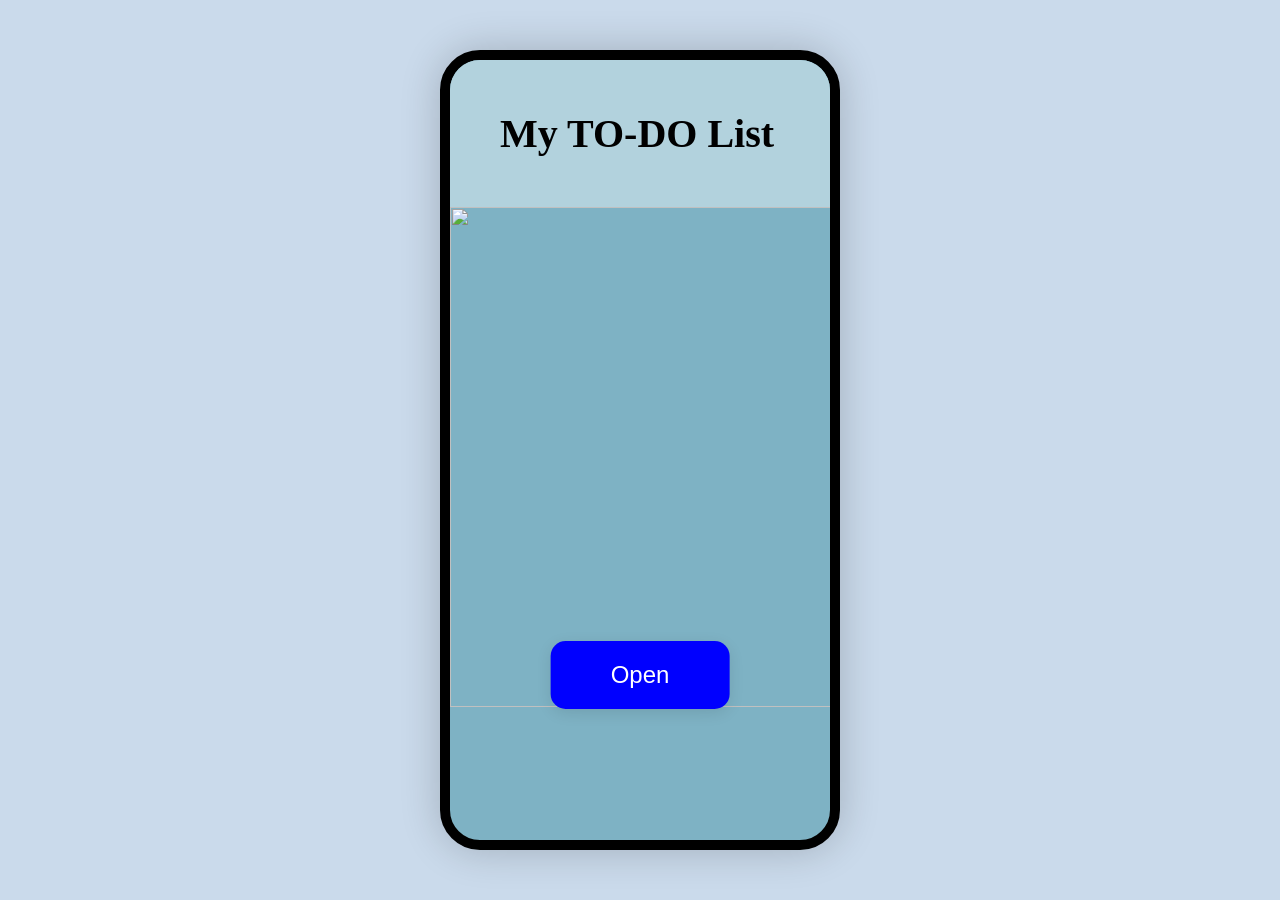
==== index2.html @ 8b797079 "Create index2.html Signed-off-by: SabjotSampla <sabjotsampla03@gmail.com>" ====
<!DOCTYPE html>
<html lang="en">

<head>
    <meta charset="UTF-8">
    <meta name="viewport" content="width=device-width, initial-scale=1.0">
    <title>Phone Outline</title>
    
    <style>
        * {
            margin: 0;
            padding: 0;
            box-sizing: border-box;
        }

        body {
            min-height: 100vh;
            display: flex;
            justify-content: center;
            align-items: center;
            background: rgb(202, 218, 235);
            font-family: Arial, sans-serif;
        }
        @media(min-width:768px){

        .phone-container {
            width:25rem ;
            height: 50rem;
            background:rgb(126, 178, 196);
            border-radius: 40px;
           /* padding: 20px;*/
            border: solid black 10px;
            /* display: flex;
            justify-content: center;
            align-items: center; */
            box-shadow: 0 0 40px rgba(0, 0, 0, 0.2);
            overflow: hidden;
        }
    }

        img{
            height:500px;
            width:400px;
        
        }
        h1{
            font-size: 40px;
            font-family: 'Times New Roman', Times, serif;
            font-weight: 800;
            background-color: rgb(178, 210, 221);
            padding:50px;
            
        }

        .open-button {
            position: absolute;
            top: 75%;
            left: 50%;
            transform: translate(-50%, -50%);
            padding: 20px 60px;
            font-size: 24px;
            border: none;
            border-radius: 15px;
            background:blue;
            color: white;
            cursor: pointer;
            box-shadow: 0 4px 15px rgba(0, 0, 0, 0.1);
            transition: all 0.3s ease;
        }

        .open-button:hover {
            transform: translate(-50%, -52%);
            box-shadow: 0 6px 20px rgba(0, 0, 0, 0.2);
            background: rgb(184, 70, 87);
        }

        .open-button:active {
            transform: translate(-50%, -50%);
            box-shadow: 0 2px 10px rgba(0, 0, 0, 0.1);
        }
    </style>
</head>

<body>
    <div class="phone-container">
        
        <form action="./index.html" method="GET">
            <button class="open-button">Open</button>
        </form>
        <h1> My TO-DO List </h1>
        <img src="https://plus.unsplash.com/premium_photo-1681487870238-4a2dfddc6bcb?w=1000&auto=format&fit=crop&q=60&ixlib=rb-4.0.3&ixid=M3wxMjA3fDB8MHxzZWFyY2h8MXx8dG8lMjBkbyUyMGxpc3R8ZW58MHx8MHx8fDA%3D" alt="">
        
        
    </div>
</body>

</html>
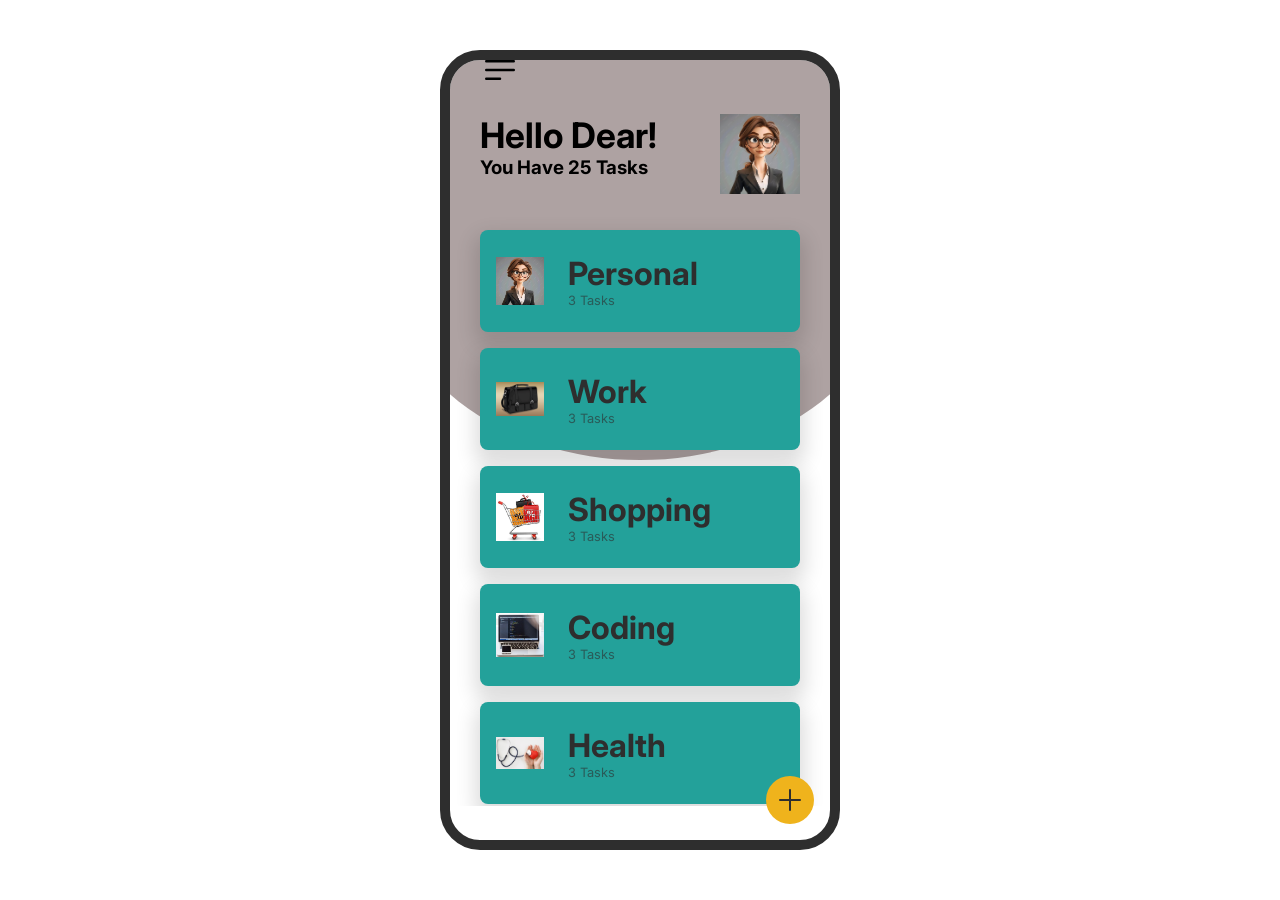
==== commit fda777dd: "Rename index3.html to index2.html Signed-off-by: SabjotSampla <sabjotsampla03@gmail.com>" ====
--- a/index2.html
+++ b/index2.html
@@ -1,97 +1,220 @@
 <!DOCTYPE html>
 <html lang="en">
-
 <head>
     <meta charset="UTF-8">
     <meta name="viewport" content="width=device-width, initial-scale=1.0">
-    <title>Phone Outline</title>
-    
-    <style>
-        * {
-            margin: 0;
-            padding: 0;
-            box-sizing: border-box;
-        }
-
-        body {
-            min-height: 100vh;
-            display: flex;
-            justify-content: center;
-            align-items: center;
-            background: rgb(202, 218, 235);
-            font-family: Arial, sans-serif;
-        }
-        @media(min-width:768px){
-
-        .phone-container {
-            width:25rem ;
-            height: 50rem;
-            background:rgb(126, 178, 196);
-            border-radius: 40px;
-           /* padding: 20px;*/
-            border: solid black 10px;
-            /* display: flex;
-            justify-content: center;
-            align-items: center; */
-            box-shadow: 0 0 40px rgba(0, 0, 0, 0.2);
-            overflow: hidden;
-        }
-    }
-
-        img{
-            height:500px;
-            width:400px;
-        
-        }
-        h1{
-            font-size: 40px;
-            font-family: 'Times New Roman', Times, serif;
-            font-weight: 800;
-            background-color: rgb(178, 210, 221);
-            padding:50px;
-            
-        }
-
-        .open-button {
-            position: absolute;
-            top: 75%;
-            left: 50%;
-            transform: translate(-50%, -50%);
-            padding: 20px 60px;
-            font-size: 24px;
-            border: none;
-            border-radius: 15px;
-            background:blue;
-            color: white;
-            cursor: pointer;
-            box-shadow: 0 4px 15px rgba(0, 0, 0, 0.1);
-            transition: all 0.3s ease;
-        }
-
-        .open-button:hover {
-            transform: translate(-50%, -52%);
-            box-shadow: 0 6px 20px rgba(0, 0, 0, 0.2);
-            background: rgb(184, 70, 87);
-        }
-
-        .open-button:active {
-            transform: translate(-50%, -50%);
-            box-shadow: 0 2px 10px rgba(0, 0, 0, 0.1);
-        }
-    </style>
+    <link rel="stylesheet" href="style.css">
+    <title>To Do List App</title>
 </head>
-
 <body>
-    <div class="phone-container">
-        
-        <form action="./index.html" method="GET">
-            <button class="open-button">Open</button>
-        </form>
-        <h1> My TO-DO List </h1>
-        <img src="https://plus.unsplash.com/premium_photo-1681487870238-4a2dfddc6bcb?w=1000&auto=format&fit=crop&q=60&ixlib=rb-4.0.3&ixid=M3wxMjA3fDB8MHxzZWFyY2h8MXx8dG8lMjBkbyUyMGxpc3R8ZW58MHx8MHx8fDA%3D" alt="">
-        
-        
+    <div class="wrapper show category">
+        <div class="screen-backdrop"></div>
+        <div class="screen home-screen">
+            <div class="head-wrapper"> 
+                <div class="menu-btn">
+                    <svg
+                      xmlns="http://www.w3.org/2000/svg"
+                      fill="none"
+                      viewBox="0 0 24 24"
+                      stroke-width="1.5"
+                      stroke="currentcolor"
+                      class="w-6 h-6"
+                    >
+                      <path
+                        stroke-linecap="round" 
+                        stroke-linejoin="round" 
+                        d="M3.75 6.75h16.5M3.75 12h16.5m-16.5 5.25H12"
+                       />
+                    </svg>
+                </div>
+                <div class="welcome">
+                    <div class="content">
+                        <h1>Hello Dear!</h1>
+                        <h3> You Have <span class="totalTasks">5</span> Tasks</h3>
+                    </div>
+                    <div class="img">
+                        <div class="backdrop"></div>
+                        <img src="girl image.jpg " alt=""/>
+            </div>    
+        </div>    
+        </div>
+        <!--- Categories -->
+        <div class="categories-wrapper">
+            <div class="categories">
+                <div class="category">
+                    <div class ="left">
+                        <img src="https://img.freepik.com/premium-photo/cartoon-image-girl-wearing-glasses-suit_1026950-75979.jpg?w=740" alt="">
+                        <div class="content">
+                            <h1>Personal</h1>
+                            <p> 5  Tasks</p>
+
+                        </div>
+                    </div>
+                    <div class="options">
+                        <div class="toggle-btn">
+                            <svg
+                               xmlns="http://www.w3.org/2000/svg"
+                               fill="none"
+                               viewBox="0 0 24 24"
+                               stroke-width="1.5"
+                               stroke="currentcolor"
+                               class="w-6 h-6"
+                            >
+                              <path
+                                stroke-linecap="round"
+                                stroke-linejoin="round"
+                                d="M12 6.75a.75.75 0 110-1.5.75.75 0 010
+                                1.5zM12 12.75a.75.75 0 110-1.5.75.75 0
+                                010 1.5zM12 18.75a.75.75 0 110-1.5.75.75
+                                0 010 1.5z"
+                              />
+                             </svg>
+                        </div>
+                    </div>
+            </div>  
+                </div>
+        </div>
+        </div>
+    <!-- task screen -->
+     <div class="screen category-screen">
+        <div class="head-wrapper">
+            <div class="back-btn">
+                <svg
+                  xmlns="http://www.w3.org/2000/svg"
+                  fill="none"
+                  viewBox="0 0 24 24"
+                  stroke-width="1.5"
+                  stroke="currentcolor"
+                  class="w-6 h-6"
+                 >
+                  <path
+                  stroke-linecap="round"
+                  stroke-linejoin="round"
+                  d="M6.75 15.75L3 12m0 0l3.75-3.75M3 12h18"
+                  />
+                </svg>
+            </div>
+            <div class="options">
+                <svg
+                  xmlns="http://www.w3.org/2000/svg"
+                  fill="none"
+                  viewBox="0 0 24 24"
+                  stroke-width="1.5"
+                  stroke="currentcolor"
+                  class="w-6 h-6"
+                >
+                  <path
+                    stroke-linecap="round"
+                    stroke-linejoin="round"
+                    d="M12 6.75a.75.75 0 110-1.5.75.75 0 010
+                    1.5zM12 12.75a.75.75 0 110-1.5.75.75 0
+                    010 1.5zM12 18.75a.75.75 0 110-1.5.75.75
+                    0 010 1.5z"
+                    />
+                </svg>
+            </div>
+        </div>
+        <div class="category-details">
+            <img src="https://cdn.pixabay.com/photo/2021/08/23/07/40/dollar-6566982_1280.jpg " alt=" " height="80px" width="80px" id="category-img">
+            <div class="details">
+                <p class="category-tasks">8 tasks</p>
+                <h1 class="category-title">Personal</h1>
+            </div> 
+        </div>
+        <div class="tasks-wrapper">
+            <div class="tasks">
+                <div class="task-wrapper">
+                    <label for="task" class="task">
+                        <input type="checkbox" name="" id="task">
+                        <span class="checkmark">
+                            <svg
+                              xmlns="http://www.w3.org/2000/svg"
+                              fill="none"
+                              viewbox="0 0 24 24"
+                              stroke-width="1.5"
+                              stroke="currentcolor"
+                              class="w-6 h-6"
+                            >
+                              <path
+                                stoke-linecap="round"
+                                stroke-linejoin="round"
+                                d="M4.5 12.75l6 6 9-13.5"
+                                />
+                            </svg>
+                        </span>
+                        <p> buy a new car </p>
+
+                    </label>
+                    <div class="delete">
+                        <svg
+                          xmlns="http://www.w3.org/2000/svg"
+                          fill="none"
+                          viewBox="0 0 24 24"
+                          stroke-width="1.5"
+                          stroke="currentColor"
+                          class="w-6 h-6"
+                          >
+                          <path
+                            stroke-linecap="round"
+                            stroke-linejoin="round"
+                            d="M14.74 9l-.346 9m-4.788 0L9.26 9m9.968-3.21c.342.052.682.107 1.022.166m-1.022-.165L18.16 19.673a2.25 2.25 0 01-2.244 2.077H8.084a2.25 2.25 0 01-2.244-2.077L4.772 5.79m14.456 0a48.108 48.108 0 00-3.478-.397m-12 .562c.34-.059.68-.114 1.022-.165m0 0a48.11 48.11 0 013.478-.397m7.5 0v-.916c0-1.18-.91-2.164-2.09-2.201a51.964 51.964 0 00-3.32 0c-1.18.037-2.09 1.022-2.09 2.201v.916m7.5 0a48.667 48.667 0 00-7.5 0"
+                         />
+                        </svg>
+                    </div>
+                </div>
+            </div>
+         </div>
     </div>
+
+    <!-- add task -->
+     <div class="add-task-btn">
+        <svg 
+          xmlns="http://www.w3.org/2000/svg"
+          fill="none"
+          viewBox="0 0 24 24"
+          stroke-width="1.5"
+          stroke="currentColor"
+          class="w-6 h-6"
+        >
+         <path
+         stroke-linecap="round"
+         stroke-linejoin="round"
+         d="M12 4.5v15m7.5-7.5h-15"
+         />
+        </svg>
+     </div>
+     <!-- backdrop -->
+      <div class="black-backdrop"></div>
+
+     <!-- add task form -->
+      <div class="add-task">
+        <div class="add-task-backdrop"></div>
+        <h1 class="heading">Add Task</h1>
+        <div class="input-group">
+            <label for="task-input">Task</label>
+            <input type="text" id="task-input" required/>
+        </div>
+        <div class="input-group">
+            <label for="category-select">category</label>
+            <select name="" id="category-select">
+                <option value="personal">Personal</option>
+            </select>
+        </div>
+        <div class="btns">
+            <button class="cancel-btn">Cancel</button>
+            <button class="add-btn">Add</button>   
+
+        </div>
+        </div>
+      </div>
+      </div>
+     </div>
+    </div>
+    <script src="script.js"></script>
 </body>
-
 </html>
+
+
+
+
+
--- a/style.css
+++ b/style.css
@@ -0,0 +1,463 @@
+@import url(https://fonts.googleapis.com/css?family=Inter:100,200,300,regular,500,600,700,800,900);
+
+*{
+    margin: 0%;
+    padding:0%;
+    box-sizing: border-box;
+}
+::-webkit-scrollbar{
+    width: 0;
+}
+body{
+    min-height: 100vh;
+    color:#2e2e2e;
+    background-color: #fff;
+    display: flex;
+    align-items: center;
+    justify-content: center;
+    font-family: "Inter",sans-serif;
+}
+.wrapper{
+    position: relative;
+    height: 100vh;
+    width: 100%;
+    overflow: hidden;
+    padding:30px 0;
+    display: flex;
+}
+@media (min-width:768px) {
+    .wrapper{
+        height: 50rem;
+        width:25rem;
+        border-radius: 40px; 
+        border:10px solid #2e2e2e;
+        padding:30px 0;
+    }
+}
+.wrapper .screen{
+    flex:1;
+    min-width:100%;
+    transition:all 0.3s;
+}
+.wrapper.show-category .home-screen{
+    transform:translateX(-100%);
+
+}
+.wrapper.show-category .category-screen{
+    transform:translateX(-100%);
+}
+.wrapper.show-category .screen-backdrop{
+    transform:translate(-50%,-60%);
+}
+
+.screen-backdrop{
+    width:135%;
+    height:25rem;
+    position: absolute;
+    top:0;
+    left:50%;
+    z-index:-1;
+    transform:translateX(-50%);
+    border-radius:0 0 50% 50%;
+    background-color:rgb(174, 162, 162);
+    transition: all 0.3s;  
+}
+
+.head-wrapper{
+    padding:0 30px ;
+}
+
+.menu-btn{
+    width: 2.5rem;
+    cursor: pointer;
+    color:black;
+    margin-top: -40px;
+}
+
+.welcome{
+    display:flex;
+    justify-content: space-between;
+    margin-top: 20px;
+    color:black;
+
+}
+.welcome h1{
+    font-size: 2.2rem;
+}
+
+
+.welcome .img{
+    position:relative;
+}
+.welcome .img img{
+    width:5rem;
+   /* border-radius: 50%;*/
+}
+.welcome .img .backdrop{
+    position: absolute;
+    top:0;
+    left:40%;
+    transform: translateX(-50%);
+    width:3.8rem;
+    height:4rem;
+    border-radius: 50%;
+    background-color: #fdfbe5;
+    z-index:-1;
+
+}
+.categories-wrapper{
+    margin-top:1rem;
+    height:calc(100% - 8rem);
+   /* background-color:rgb(235, 117, 117);*/
+    padding:0 30px;
+    padding-bottom: 20px;
+    overflow: auto;
+}
+.categories{
+    padding-top: 1rem;
+    display: flex ;
+    flex-direction:column;
+    gap:1rem;
+}
+.categories .category{
+    background-color:rgb(35, 161, 154);
+    border-radius: 0.5rem;
+    padding: 1.5rem 1rem;
+    cursor: pointer;
+    display: flex;
+    justify-content: space-between;
+    box-shadow: 0 10px 20px 5px #00000023;
+    transition:all 0.3s
+}
+.categories .category:hover{
+    transform: translateY(-5px);
+    box-shadow: 0 10px 20px 5px #00000040;
+}
+.category .left{
+    display: flex;
+    gap:1.5rem ;
+    align-items: center;
+}
+.category .left img{
+    width: 3rem;
+}
+.categories .content h1 {
+    font-size: 2rem;
+}
+.category .content p {
+    color:#2e2e2e;
+    font-size: 0.8rem;
+    opacity: 0.6;
+}
+.category-tasks{
+    font-weight: 700;
+    font-size: 30px;
+    color:rgb(202, 152, 24);
+
+}
+.category-title{
+    color:maroon;
+}
+.category .options{
+    opacity:0;
+    visibility: hidden;
+    transition:all 0.3s;
+}
+.category:hover .options{
+    opacity:1;
+    visibility: visible;
+
+}
+.category .toggle-btn{
+    width:2rem;
+    cursor: pointer;
+    opacity:0.6;
+
+}
+/* tasks screen*/
+.category-screen .head-wrapper{
+    display: flex;
+    justify-content: space-between;
+    align-items: center;
+}
+.category-screen .head-wrapper svg{
+    width: 2rem;
+    cursor:pointer;
+    color: #2e2e2e;
+}
+.category-details{
+    padding:0 30px;
+    margin-top: 7rem;
+    display:flex;
+    align-items:center;
+    gap:1rem;
+
+}
+/*.tasks-wrapper{
+    background-color:lightpink;
+    border-radius: 10%;
+};*/
+
+.category-details img{
+    width: 5rem;
+    height: 5rem;
+}
+.category-details .details p{
+    opacity:0.6;
+}
+/* tasks*/
+.tasks-wrapper{
+    padding:0 30px;
+    margin-top:1rem;
+    height:calc(100% - 12rem);
+    padding-bottom:20px;
+    overflow:auto;
+}
+
+.no-tasks{
+    margin-top: 5rem;
+    text-align: center;
+    font-size: 1.5rem;
+    opacity:0.6;
+}
+.tasks{
+    padding-top: 1rem;
+    display: flex;
+    flex-direction: column;
+    gap: 1rem;
+}
+.task-wrapper{
+    display: flex;
+    justify-content: space-between;
+    align-items:center;
+}
+.task{
+    display: flex;
+    gap:0.5rem;
+    align-items: center;
+    font-size: 0.7rem;
+    font-weight: 800;
+    width: max-content;
+    cursor: pointer;
+}
+.task input{
+    display: none;
+}
+
+.task .checkmark{
+    width:1rem;
+    height:1rem;
+    border-radius:40%;
+    border:3px solid #2e2e2e;
+    display:flex;
+    align-items: center;
+    justify-content: center;
+    margin-left: -20px;
+
+}
+.task .checkmark svg{
+    width:1rem;
+    color:#2e2e2e;  
+    opacity:0;
+    transition:all 0.3s; 
+}
+.task:hover .checkmark svg{
+    opacity:1;
+
+}
+.task .checkmark svg path{
+    stroke-width:3;
+}
+.task input:checked~.checkmark{
+    background-color: #2e2e2e;
+
+}
+.task input:checked~.checkmark svg{
+    opacity:1;
+    color:#fff;
+}
+.task input:checked~p{
+    text-decoration: line-through;
+    opacity: 0.6;
+}
+
+/* add task*/
+.add-task-btn{
+    position: absolute;
+    bottom: 1rem;
+    right: 1rem;
+    width: 3rem;
+    height: 3rem;
+    border-radius: 50%;
+    cursor: pointer;
+    display: flex;
+    align-self: center;
+    justify-content: center;
+    background-color:rgb(239, 179, 28);
+    transition: all 0.3s;
+
+}
+.add-task-btn.active{
+    z-index:1;
+    bottom:20rem;
+    transform:rotate(45deg);
+
+}
+.add-task-btn:hover{
+    transform: scale(1.1);
+}
+.add-task-btn svg{
+    width:2rem;
+    color:#2e2e2e;
+}
+.add-task{
+    position: absolute;
+    bottom: -100%;
+    left: 0;
+    width:100%;
+    padding:20px 30px;
+    transition: all 0.3s;
+}
+
+
+.add-task.active{
+    bottom:0;
+}
+.add-task .heading{
+    font-size: 2rem;
+    margin-bottom: 4.5rem;
+    display: flex;
+    align-items: center;
+    justify-content: center;
+    font-weight: 800;
+    
+}
+.input-group{
+    position: relative;
+    margin-bottom: 20px;
+}
+
+.input-group input,
+.input-group label{
+    display: block;
+    width: 100%;
+
+
+}
+#category-select{
+  /*  background-color:;*/
+    font-weight: 700;
+    font-size: 20px;
+}
+#task-input{
+  /*  background-color:;*/
+    font-size: 20px;
+}
+
+.input-group input,
+.input-group select{
+    width:100%;
+    border:3px solid #2e2e2e;
+    border-radius: 10px;
+    padding:10px;
+    font-size:20px;
+
+}
+.input-group label{
+    width:max-content;
+    padding:0 50px;
+    margin-top:5px;
+    font-size: 20px;
+    color:black;
+    margin-bottom: 5px;
+}
+.btns{
+    display: flex;
+    gap:1rem;
+    justify-content: flex-end;
+    align-items: center;
+
+}
+.btns button{
+    z-index:2;
+    padding:10px 20px;
+    border-radius:10px;
+    border:3px solid black;
+    outline:none;
+    font-size: 18px;
+    font-weight: 600;
+    cursor:pointer;
+    
+}
+.btns button.add-btn{
+    background-color: #79c5f4;
+    color:#2e2e2e
+
+}
+.btns button.cancel-btn{
+    background-color:rgb(207, 78, 104);
+
+}
+.add-task-backdrop{
+    position: absolute;
+    bottom:0;
+    left:50%;
+    transform: translateX(-50%);
+    width:135%;
+    height: 20rem;
+    border-radius: 50% 50% 0 0;
+  /*  background-color:;*/
+   /* border-top:1px solid red;*/
+
+}
+.black-backdrop{
+    position: absolute;
+    top:0;
+    left:0;
+    width:100%;
+    height:100%;
+    backdrop-filter: blur(5px);
+    background-color: #00000023;
+    opacity:0;
+    visibility: hidden;
+    transition: all 0.3s;
+
+}
+
+.black-backdrop.active{
+    opacity:1;
+    visibility:visible;
+}
+.delete{
+    height:15px;
+    width:15px;
+    color: crimson; 
+    margin-left: 330px;
+    margin-top: -18px;
+
+}
+.delete:hover{
+    visibility: visible;
+    opacity:1;
+    cursor: pointer;
+}
+
+
+
+
+
+
+
+
+
+
+
+
+
+
+
+
+
+
+
+
